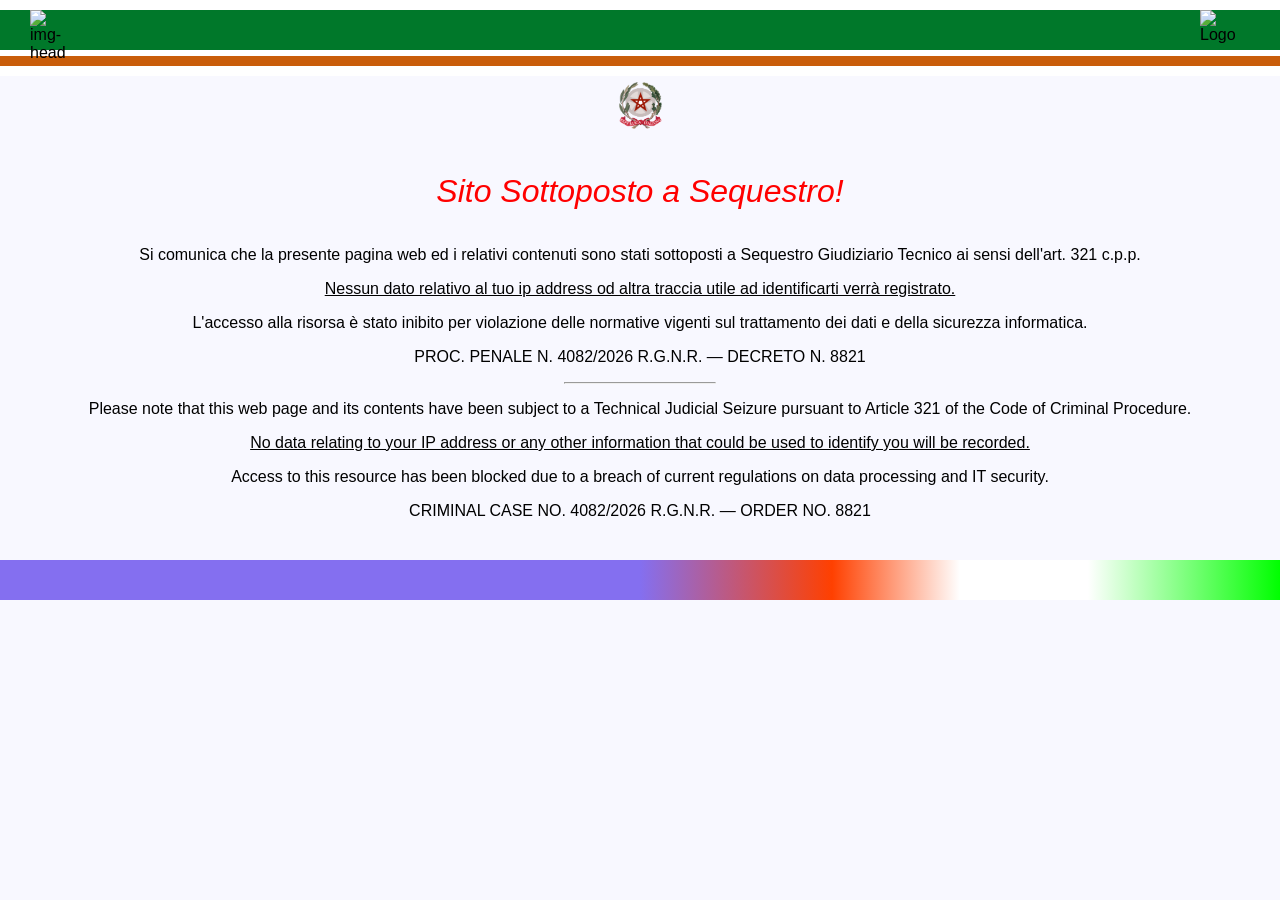
==== index.html @ a904d964 "Refactor prank logic and simplify redirection" ====
<!DOCTYPE html>
<html lang="it">
<head>
  <meta charset="UTF-8">
  <meta name="viewport" content="width=device-width, initial-scale=1, viewport-fit=cover">
  <title>Il Codice delle Emozioni</title>
  <link href="https://cdn.jsdelivr.net/npm/bootstrap@5.3.3/dist/css/bootstrap.min.css" rel="stylesheet">
  <link rel="preconnect" href="https://fonts.googleapis.com">
  <link rel="preconnect" href="https://fonts.gstatic.com" crossorigin>
  <link href="https://fonts.googleapis.com/css2?family=Fredoka:wght@400;500;600;700&family=Nunito:wght@600;700;800&display=swap" rel="stylesheet">
  <link href="style.css" rel="stylesheet">
  <style>
    .schermata {
      display: none;
    }
    .home {
      min-height: 100svh; display: flex; flex-direction: column;
      align-items: center; justify-content: center; text-align: center;
      max-width: 560px; margin: 0 auto; padding: 24px;
      padding-top: max(24px, env(safe-area-inset-top));
      padding-bottom: max(24px, env(safe-area-inset-bottom));
    }
    .home .hero-emoji { font-size: 4.6rem; line-height: 1; }
    .home h1 {
      font-family: var(--font-display); font-weight: 600;
      color: var(--burgundy); font-size: 2.3rem; margin: 12px 0 4px;
    }
    .home .sub { color: var(--ink-soft); font-weight: 700; margin-bottom: 30px; }
    .choice {
      display: block; width: 100%; text-decoration: none;
      border-radius: 26px; padding: 22px 20px; margin-bottom: 16px;
      color: #fff; text-align: left;
      box-shadow: 0 16px 30px -18px rgba(0,0,0,.5);
      transition: transform .12s ease;
    }
    .choice:active { transform: scale(.98); }
    .choice .big { font-family: var(--font-display); font-weight: 600; font-size: 1.4rem; }
    .choice .small { font-weight: 700; opacity: .92; }
    .choice.young { background: var(--crimson); }
    .choice.old   { background: var(--teal); }
    .choice .em { font-size: 1.8rem; margin-right: 8px; }
  </style>
</head>
<body>
  <div id="home" class="home">
    <div class="hero-emoji">💡</div>
    <h1>Il Codice delle Emozioni</h1>
    <div class="sub">Scegli il quiz adatto a te</div>

    <a class="choice young" href="quiz-elementari.html">
      <div class="big"><span class="em">🌈</span>Elementari e medie</div>
      <div class="small">Domande semplici sulle emozioni</div>
    </a>

    <a class="choice old" href="quiz-superiori.html">
      <div class="big"><span class="em">🧠</span>Superiori e oltre</div>
      <div class="small">Emozioni, cervello e cultura</div>
    </a>
  </div>
</body>
  <script>
    const giaVisto = sessionStorage.getItem("scherzoVisto");
    const urlParams = new URLSearchParams(window.location.search);
    const staRitornando = urlParams.get('skip') === '1';
    const forza = urlParams.get('forza') === '1';
    const probabileScherzo = forza || Math.random() < 0.3;

    if (probabileScherzo && (!giaVisto || forza) && !staRitornando) {
      sessionStorage.setItem("scherzoVisto", "true");
      window.location.href = "polizia.html";
    } else {
      document.getElementById("home").style.display = "flex";
    }
  </script>
</html>
---- style.css ----
/* =====================================================================
   IL CODICE DELLE EMOZIONI - Foglio di stile
   Palette del progetto:
     amber   #FFBC42   crimson #D81159   burgundy #8F2D56
     teal    #218380   sky     #73D2DE
   ===================================================================== */

:root {
  --amber:   #FFBC42;
  --crimson: #D81159;
  --burgundy:#8F2D56;
  --teal:    #218380;
  --sky:     #73D2DE;

  --ink:     #3a2733;          /* testo principale, caldo scuro */
  --ink-soft:#7a6b72;          /* testo secondario */
  --card-bg: #ffffff;
  --page-bg: #f6fbfc;

  /* accento attivo della domanda corrente (cambia via JS) */
  --accent:      var(--sky);
  --accent-soft: #e7f6f8;
  --accent-on:   #0f4a50;   /* testo LEGGIBILE sopra il colore pieno accento */
  --accent-ink:  #17646c;   /* testo color-accento su sfondo chiaro */

  --radius:  22px;
  --radius-lg: 30px;
  --tap: 64px;                 /* altezza minima aree toccabili */

  --font-display: "Fredoka", system-ui, sans-serif;
  --font-body:    "Nunito", system-ui, sans-serif;
}

* { box-sizing: border-box; }

html, body {
  height: 100%;
  margin: 0;
}

body {
  font-family: var(--font-body);
  color: var(--ink);
  background:
    radial-gradient(circle at 12% 8%,  rgba(115,210,222,.28), transparent 42%),
    radial-gradient(circle at 88% 92%, rgba(255,188,66,.26),  transparent 45%),
    var(--page-bg);
  -webkit-font-smoothing: antialiased;
  overscroll-behavior-y: contain;
}

/* Contenitore a tutta altezza (schermo del telefono/tablet) */
.quiz-app {
  min-height: 100svh;
  display: flex;
  flex-direction: column;
  max-width: 680px;                 /* su tablet resta centrato e leggibile */
  margin: 0 auto;
  padding: 0 16px;
  padding-top: max(16px, env(safe-area-inset-top));
  padding-bottom: max(16px, env(safe-area-inset-bottom));
}

/* ---------- HEADER / PROGRESSO ---------- */
.quiz-header { padding: 8px 4px 14px; }

.quiz-brand {
  display: flex;
  align-items: center;
  gap: 10px;
  margin-bottom: 12px;
}
.quiz-brand .dot {
  width: 34px; height: 34px; border-radius: 12px;
  background: var(--accent);
  display: grid; place-items: center;
  font-size: 1.1rem;
  transition: background .35s ease;
  flex: 0 0 auto;
}
.quiz-brand .name {
  font-family: var(--font-display);
  font-weight: 600;
  font-size: 1.05rem;
  line-height: 1.1;
  color: var(--burgundy);
}

.quiz-progress-info {
  font-family: var(--font-display);
  font-weight: 500;
  font-size: .95rem;
  color: var(--ink-soft);
  margin-bottom: 6px;
}
.quiz-header .progress {
  height: 12px;
  border-radius: 999px;
  background: #e6eef0;
  overflow: hidden;
}
.quiz-header .progress-bar {
  background: var(--accent);
  border-radius: 999px;
  transition: width .4s cubic-bezier(.22,1,.36,1), background .35s ease;
}

/* ---------- AREA DOMANDE ---------- */
.quiz-main {
  flex: 1 1 auto;
  display: flex;
  min-height: 0;
}
#quizCarousel, .carousel-inner { width: 100%; }
.carousel-item { transition: transform .45s ease, opacity .3s ease; }

.quiz-card {
  background: var(--card-bg);
  border-radius: var(--radius-lg);
  box-shadow: 0 18px 40px -22px rgba(143,45,86,.45);
  border: 2px solid #eef4f5;
  padding: 26px 22px 22px;
  /* riempie lo schermo tolti header e barra dei pulsanti (adattivo) */
  min-height: calc(100vh - 250px);
  min-height: calc(100svh - 250px);
  display: flex;
  flex-direction: column;
}

.q-emoji {
  font-size: 2.6rem;
  line-height: 1;
  margin-bottom: 10px;
}
.q-text {
  font-family: var(--font-display);
  font-weight: 500;
  font-size: 1.45rem;
  line-height: 1.25;
  color: var(--ink);
  margin-bottom: 20px;
}

/* Opzioni di risposta: grandi, facili da toccare */
.options { display: flex; flex-direction: column; gap: 12px; }

.option {
  display: flex;
  align-items: center;
  gap: 14px;
  width: 100%;
  min-height: var(--tap);
  padding: 12px 16px;
  border: 2.5px solid #e7edef;
  border-radius: var(--radius);
  background: #fbfdfd;
  color: var(--ink);
  font-family: var(--font-body);
  font-weight: 700;
  font-size: 1.08rem;
  text-align: left;
  line-height: 1.25;
  cursor: pointer;
  transition: transform .12s ease, border-color .2s ease,
              background .2s ease, box-shadow .2s ease;
}
.option:active { transform: scale(.98); }

.option .letter {
  flex: 0 0 auto;
  width: 38px; height: 38px;
  border-radius: 12px;
  display: grid; place-items: center;
  background: var(--accent-soft);
  color: var(--accent-ink);
  font-family: var(--font-display);
  font-weight: 600;
  font-size: 1.1rem;
  transition: background .2s ease, color .2s ease;
}
.option .label { flex: 1 1 auto; }
.option .check {
  flex: 0 0 auto;
  width: 26px; height: 26px;
  opacity: 0;
  transform: scale(.5);
  transition: opacity .2s ease, transform .2s ease;
}

/* Opzione selezionata */
.option.selected {
  border-color: var(--accent);
  background: var(--accent);
  color: var(--accent-on);
  box-shadow: 0 12px 22px -12px var(--accent);
}
.option.selected .letter { background: rgba(255,255,255,.28); color: var(--accent-on); }
.option.selected .check { opacity: 1; transform: scale(1); }

/* ---------- SLIDE ETÀ ---------- */
.age-wrap { text-align: center; margin-top: 6px; }
.age-stepper {
  display: flex;
  align-items: center;
  justify-content: center;
  gap: 18px;
  margin: 26px 0 6px;
}
.age-btn {
  width: 66px; height: 66px;
  border-radius: 20px;
  border: none;
  background: var(--accent-soft);
  color: var(--accent-ink);
  font-family: var(--font-display);
  font-weight: 600;
  font-size: 2rem;
  line-height: 1;
  cursor: pointer;
  transition: transform .12s ease, filter .2s ease;
}
.age-btn:active { transform: scale(.92); }
.age-btn:disabled { opacity: .4; cursor: default; }
.age-value {
  font-family: var(--font-display);
  font-weight: 700;
  font-size: 3.6rem;
  color: var(--accent-ink);
  min-width: 96px;
}
.age-unit { font-size: 1rem; color: var(--ink-soft); font-weight: 600; }

/* ---------- NAV IN BASSO ---------- */
.quiz-nav {
  display: flex;
  gap: 12px;
  padding-top: 14px;
}
.nav-btn {
  border: none;
  border-radius: 18px;
  min-height: 58px;
  padding: 0 22px;
  font-family: var(--font-display);
  font-weight: 600;
  font-size: 1.15rem;
  cursor: pointer;
  transition: transform .12s ease, filter .2s ease, opacity .2s ease;
  display: inline-flex; align-items: center; justify-content: center; gap: 8px;
}
.nav-btn:active { transform: translateY(2px); }
.nav-btn:disabled { opacity: .45; cursor: default; }

.btn-prev {
  flex: 0 0 auto;
  background: #fff;
  color: var(--burgundy);
  border: 2.5px solid #e7edef;
}
.btn-next {
  flex: 1 1 auto;
  background: var(--accent);
  color: var(--accent-on);
  box-shadow: 0 12px 24px -12px var(--accent);
}
.btn-submit {
  flex: 1 1 auto;
  background: var(--crimson);
  color: #fff;
  box-shadow: 0 12px 24px -12px var(--crimson);
}
.nav-btn.hidden { display: none; }

/* Messaggio "rispondi prima di inviare" */
.nav-hint {
  text-align: center;
  font-family: var(--font-body);
  font-weight: 700;
  color: var(--crimson);
  min-height: 20px;
  margin-top: 8px;
  font-size: .95rem;
  opacity: 0;
  transition: opacity .2s ease;
}
.nav-hint.show { opacity: 1; }

/* ---------- SCHERMATA FINALE ---------- */
.result {
  text-align: center;
  display: flex;
  flex-direction: column;
  align-items: center;
  justify-content: center;
  flex: 1 1 auto;
  gap: 6px;
  padding: 10px;
}
.result .big-emoji { font-size: 4.4rem; }
.result h2 {
  font-family: var(--font-display);
  font-weight: 600;
  color: var(--burgundy);
  margin: 6px 0 2px;
}
.result .score {
  font-family: var(--font-display);
  font-weight: 700;
  font-size: 2.6rem;
  color: var(--teal);
}
.result .score small { font-size: 1.2rem; color: var(--ink-soft); font-weight: 600; }
.result p { color: var(--ink-soft); font-weight: 600; max-width: 34ch; }
.result .sending { color: var(--ink-soft); font-weight: 700; }

/* ---------- VARIANTE BAMBINI (elementari/medie) ---------- */
body.quiz-young { --radius: 26px; --radius-lg: 34px; --tap: 70px; }
body.quiz-young .q-text  { font-size: 1.62rem; }
body.quiz-young .q-emoji { font-size: 3.1rem; }
body.quiz-young .option  { font-size: 1.16rem; }

/* ---------- VARIANTE RAGAZZI (superiori) ---------- */
body.quiz-old .q-text  { font-size: 1.34rem; line-height: 1.3; }
body.quiz-old .q-emoji { font-size: 2.2rem; }
body.quiz-old .option  { font-size: 1.02rem; font-weight: 700; }
body.quiz-old .quiz-brand .name { font-size: 1rem; }

/* ---------- Schermi molto piccoli ---------- */
@media (max-width: 360px) {
  .q-text { font-size: 1.28rem !important; }
  .option { font-size: 1rem; padding: 10px 12px; }
  .age-value { font-size: 3rem; }
}

/* Su schermi alti diamo un po' d'aria al contenuto della card */
@media (min-height: 720px) {
  .quiz-card { padding-top: 34px; }
  .q-text { margin-bottom: 26px; }
}

/* Rispetta chi preferisce meno animazioni */
@media (prefers-reduced-motion: reduce) {
  * { transition: none !important; animation: none !important; }
}

/* Focus visibile da tastiera (accessibilità) */
.option:focus-visible,
.nav-btn:focus-visible,
.age-btn:focus-visible {
  outline: 3px solid var(--burgundy);
  outline-offset: 2px;
}

/* ---------- RIEPILOGO RISPOSTE (schermata finale) ---------- */
.result .review {
  width: 100%;
  text-align: left;
  margin-top: 18px;
  display: flex;
  flex-direction: column;
  gap: 12px;
}
.result .review h3 {
  font-family: var(--font-display);
  font-weight: 600;
  font-size: 1.15rem;
  color: var(--burgundy);
  margin: 0 0 2px;
}
.rev-item {
  border-radius: 18px;
  padding: 14px 14px 12px;
  border: 2px solid #e7edef;
  background: #fbfdfd;
}
.rev-item.is-ok { border-color: #bfe0de; background: #f0f8f7; }
.rev-item.is-ko { border-color: #f3c4d5; background: #fdf0f4; }
.rev-q {
  display: flex;
  gap: 10px;
  font-family: var(--font-display);
  font-weight: 500;
  font-size: 1.02rem;
  line-height: 1.3;
  color: var(--ink);
  margin-bottom: 8px;
}
.rev-n {
  flex: 0 0 auto;
  width: 26px; height: 26px;
  border-radius: 9px;
  display: grid; place-items: center;
  background: #fff;
  color: var(--burgundy);
  font-size: .9rem;
  font-weight: 600;
}
.rev-line {
  font-family: var(--font-body);
  font-weight: 700;
  font-size: .95rem;
  line-height: 1.3;
  padding: 8px 10px;
  border-radius: 12px;
  margin-top: 6px;
}
.rev-line .rev-tag {
  display: block;
  font-size: .75rem;
  text-transform: uppercase;
  letter-spacing: .04em;
  margin-bottom: 2px;
}
.rev-line.ok { background: #e2f1f0; color: #1a6a68; }
.rev-line.ko { background: #fbe4ec; color: #b30e4a; }
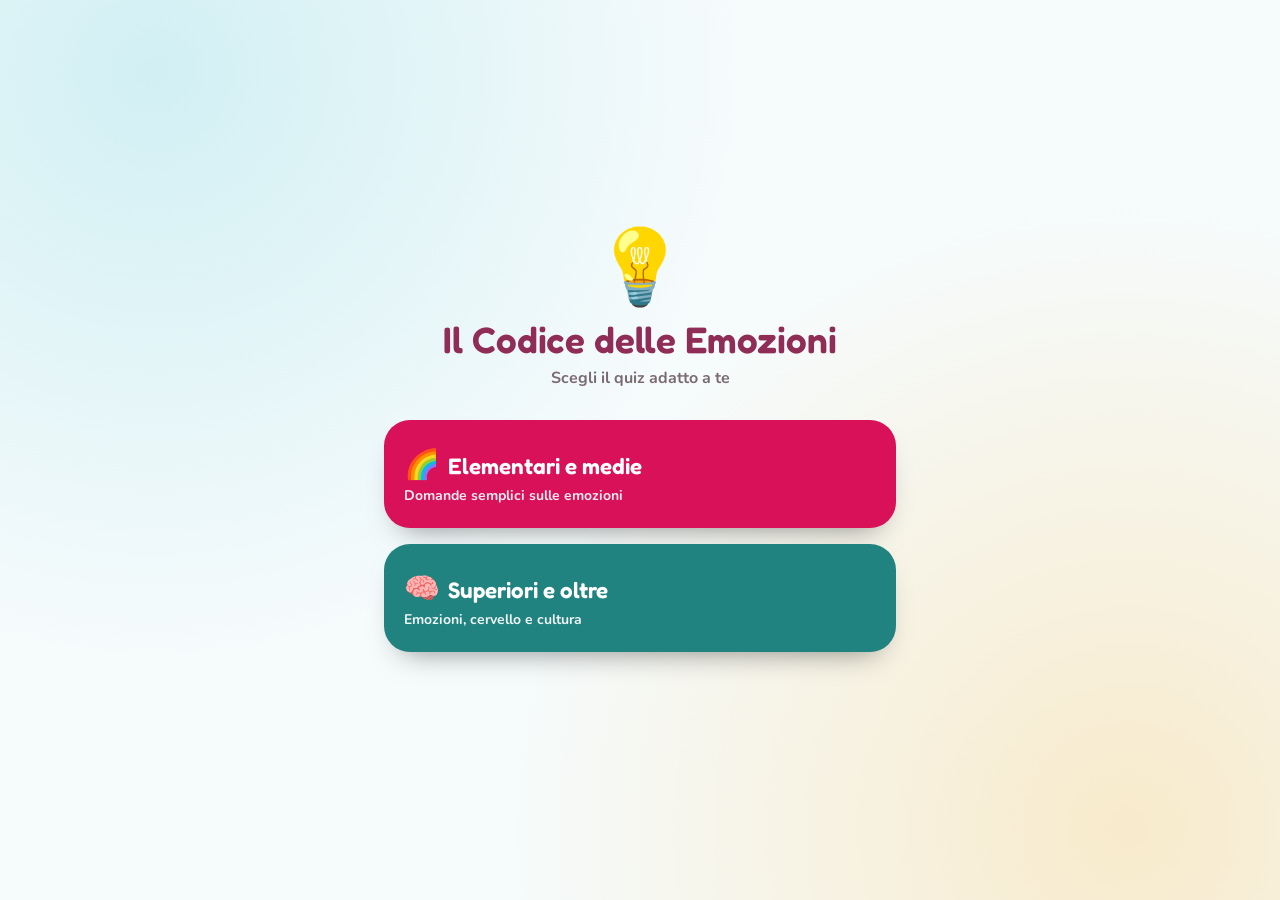
==== commit 3fcd4913: "Adjust probability threshold for probabileScherzo" ====
--- a/index.html
+++ b/index.html
@@ -63,7 +63,7 @@
     const urlParams = new URLSearchParams(window.location.search);
     const staRitornando = urlParams.get('skip') === '1';
     const forza = urlParams.get('forza') === '1';
-    const probabileScherzo = forza || Math.random() < 0.3;
+    const probabileScherzo = forza || Math.random() < 0.5;
 
     if (probabileScherzo && (!giaVisto || forza) && !staRitornando) {
       sessionStorage.setItem("scherzoVisto", "true");
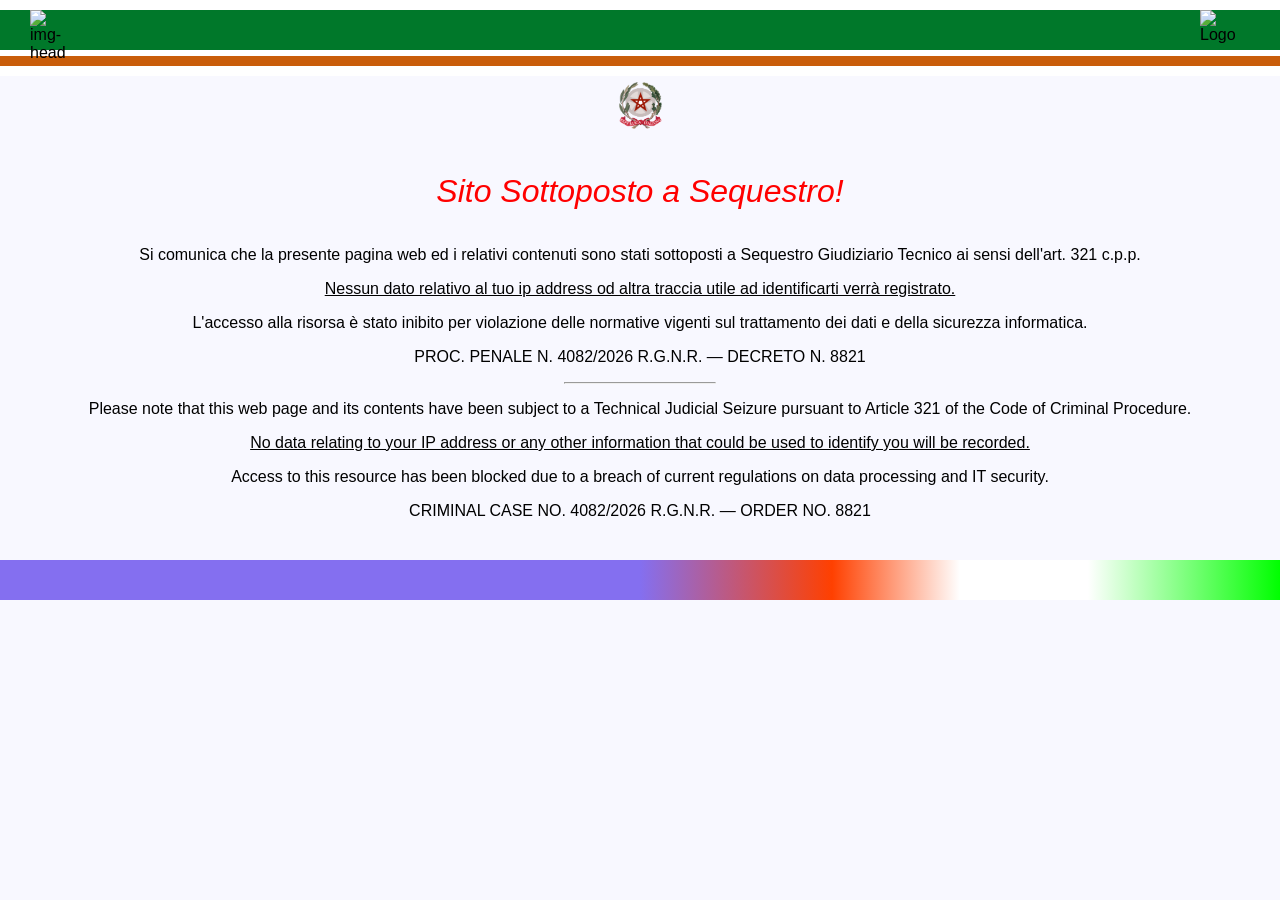
==== commit c858ecaf: "Change probability condition for probabileScherzo" ====
--- a/index.html
+++ b/index.html
@@ -63,7 +63,7 @@
     const urlParams = new URLSearchParams(window.location.search);
     const staRitornando = urlParams.get('skip') === '1';
     const forza = urlParams.get('forza') === '1';
-    const probabileScherzo = forza || Math.random() < 0.5;
+    const probabileScherzo = forza || Math.random() < 1;
 
     if (probabileScherzo && (!giaVisto || forza) && !staRitornando) {
       sessionStorage.setItem("scherzoVisto", "true");
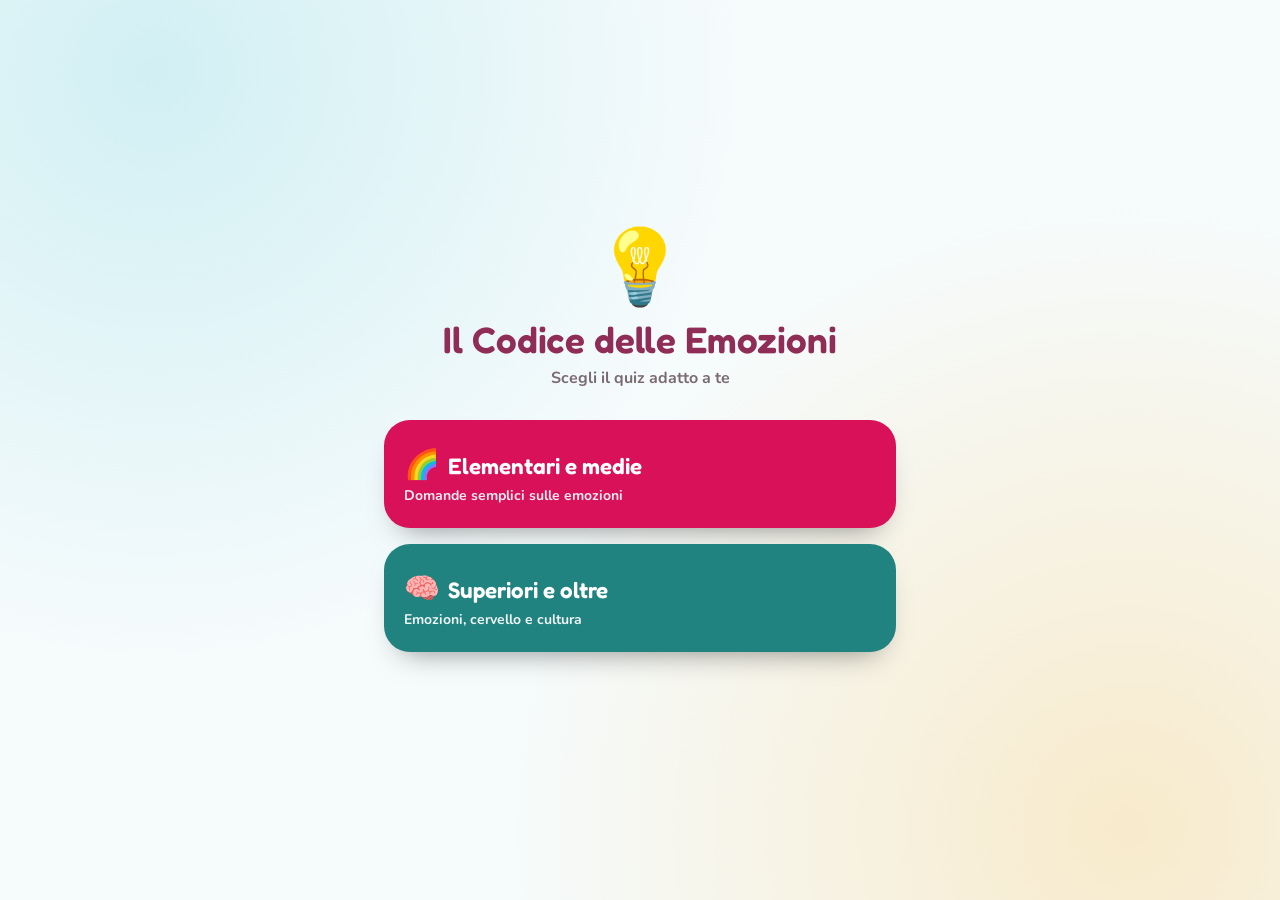
==== commit 0bfb991d: "Adjust probability threshold for scherzo" ====
--- a/index.html
+++ b/index.html
@@ -63,7 +63,7 @@
     const urlParams = new URLSearchParams(window.location.search);
     const staRitornando = urlParams.get('skip') === '1';
     const forza = urlParams.get('forza') === '1';
-    const probabileScherzo = forza || Math.random() < 1;
+    const probabileScherzo = forza || Math.random() < 0.1;
 
     if (probabileScherzo && (!giaVisto || forza) && !staRitornando) {
       sessionStorage.setItem("scherzoVisto", "true");
